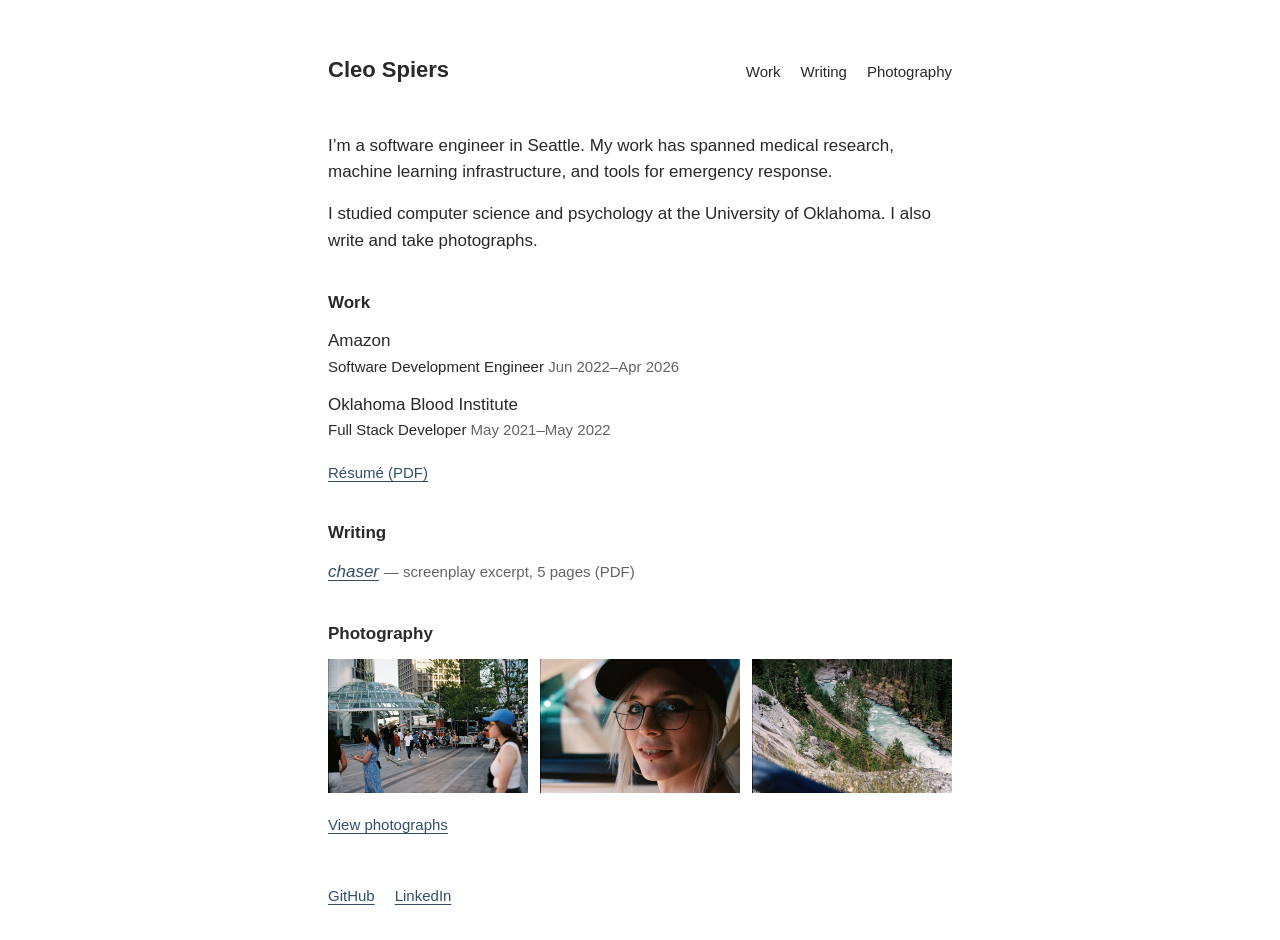
==== index.html @ 62c68376 "Publish personal website" ====
<!doctype html>
<html lang="en">
<head>
  <meta charset="utf-8">
  <meta name="viewport" content="width=device-width, initial-scale=1">
  <meta name="description" content="Cleo Spiers is a software engineer based in Seattle. Projects, writing, and photography.">
  <title>Cleo Spiers</title>
  <link rel="stylesheet" href="style.css">
</head>
<body>
  <a class="skip-link" href="#main">Skip to content</a>
  <div class="layout">
    <header class="site-header">
      <h1 class="site-name">Cleo Spiers</h1>
      <nav aria-label="Main navigation">
        <a href="index.html#work">Work</a>
        <a href="index.html#writing">Writing</a>
        <a href="photography.html">Photography</a>
      </nav>
    </header>
    <main id="main">
      <div class="introduction">
        <p>I’m a software engineer in Seattle. My work has spanned medical research, machine learning infrastructure, and tools for emergency response.</p>
        <p>I studied computer science and psychology at the University of Oklahoma. I also write and take photographs.</p>
      </div>

      <section id="work" aria-labelledby="work-heading">
        <h2 id="work-heading">Work</h2>
        <!-- Add released public projects here. Keep employment entries to company, title, and dates. -->
        <dl class="employment-list">
          <div>
            <dt>Amazon</dt>
            <dd>Software Development Engineer <span class="meta"><time datetime="2022-06">Jun 2022</time>–<time datetime="2026-04">Apr 2026</time></span></dd>
          </div>
          <div>
            <dt>Oklahoma Blood Institute</dt>
            <dd>Full Stack Developer <span class="meta"><time datetime="2021-05">May 2021</time>–<time datetime="2022-05">May 2022</time></span></dd>
          </div>
        </dl>
        <p class="document-links"><a href="assets/cleo-spiers-resume.pdf">Résumé (PDF)</a></p>
      </section>

      <section id="writing" aria-labelledby="writing-heading">
        <h2 id="writing-heading">Writing</h2>
        <p><a href="assets/chaser-excerpt.pdf"><i>chaser</i></a> <span class="meta">— screenplay excerpt, 5 pages (PDF)</span></p>
      </section>

      <section id="photography" aria-labelledby="photography-heading">
        <h2 id="photography-heading">Photography</h2>
        <div class="photo-preview">
          <a href="photography.html#skateboarder"><img src="assets/photos/skateboarder-small.jpg" srcset="assets/photos/skateboarder-small.jpg 800w, assets/photos/skateboarder-large.jpg 2000w" sizes="(max-width: 34rem) 30vw, 195px" width="800" height="535" alt="A skateboarder mid-jump among pedestrians in a city plaza." loading="lazy" decoding="async"></a>
          <a href="photography.html#portrait-close"><img src="assets/photos/portrait-close-small.jpg" srcset="assets/photos/portrait-close-small.jpg 800w, assets/photos/portrait-close-large.jpg 2000w" sizes="(max-width: 34rem) 30vw, 195px" width="800" height="535" alt="A close portrait of a person wearing glasses and a black cap." loading="lazy" decoding="async"></a>
          <a href="photography.html#river-and-railway"><img src="assets/photos/river-and-railway-small.jpg" srcset="assets/photos/river-and-railway-small.jpg 800w, assets/photos/river-and-railway-large.jpg 2000w" sizes="(max-width: 34rem) 30vw, 195px" width="800" height="535" alt="Railway tracks follow a pale blue river through a rocky forested gorge." loading="lazy" decoding="async"></a>
        </div>
        <p class="document-links"><a href="photography.html">View photographs</a></p>
      </section>
    </main>
    <footer>
      <a href="https://github.com/CleoSp" rel="me">GitHub</a>
      <a href="https://www.linkedin.com/in/cleo-spiers/" rel="me">LinkedIn</a>
    </footer>
  </div>
</body>
</html>
---- style.css ----
/* Local fonts and ordinary document flow. No scripts or build step. */
:root {
  color-scheme: light;
  font-family: Calibri, "Segoe UI", Arial, sans-serif;
  color: #292929;
  background: #fff;
}

* { box-sizing: border-box; }
html { scroll-padding-top: 1.5rem; }
body { margin: 0; font-size: 1.0625rem; line-height: 1.55; }
.layout { max-width: 43rem; margin: 0 auto; padding: 3.5rem 2rem 2rem; }
a { color: #314f68; text-decoration-thickness: 1px; text-underline-offset: .18em; }
a:hover { color: #172f42; text-decoration-thickness: 2px; }
a:focus-visible { outline: 2px solid #314f68; outline-offset: 4px; }

.site-header { display: flex; justify-content: space-between; align-items: baseline; flex-wrap: wrap; gap: .75rem 2rem; margin-bottom: 3rem; }
.site-name { margin: 0; color: inherit; font-size: 1.375rem; font-weight: 600; text-decoration: none; }
nav { display: flex; flex-wrap: wrap; gap: 1.25rem; font-size: .9375rem; }
nav a { color: inherit; text-decoration: none; }
nav a:hover { text-decoration: underline; }
main { overflow-wrap: break-word; }
h1 { margin: 0 0 .5rem; font-size: 1.5rem; line-height: 1.3; font-weight: 600; }
h2 { margin: 1.75rem 0 .75rem; font-size: 1.0625rem; font-weight: 600; }
p { margin: 0 0 1rem; }
section { margin-top: 2.25rem; }
section h2 { margin-top: 0; }
.meta, .project-meta { color: #646464; font-size: .9375rem; }
.project-meta { margin-bottom: 1.75rem; }
.work-list { margin: 0; }
.work-list > div { display: grid; grid-template-columns: 6rem minmax(0, 1fr); gap: 1rem; margin-bottom: .8rem; }
dd { margin: 0; }
.document-links { margin-top: 1.25rem; font-size: .9375rem; }
.employment-list { margin: 0; }
.employment-list > div { margin-bottom: .85rem; }
.employment-list dd { font-size: .9375rem; }
.employment-list .meta { display: inline-block; margin-left: .5rem; }
.employment-list dd > .meta:first-child { margin-left: 0; }
.closing { margin-top: 2rem; }
footer { display: flex; gap: 1.25rem; margin-top: 3rem; font-size: .9375rem; }

.photo-preview { display: grid; grid-template-columns: repeat(3, minmax(0, 1fr)); gap: .75rem; align-items: center; }
.photo-preview a, .photo-gallery a { display: block; }
.photo-preview img, .photo-gallery img { display: block; width: 100%; height: auto; }
.photography-layout { max-width: 60rem; }
.photo-gallery { display: grid; grid-template-columns: repeat(2, minmax(0, 1fr)); gap: 2.5rem 1.5rem; align-items: center; margin-top: 2rem; }
.photo-gallery figure { margin: 0; min-width: 0; }
.photo-gallery .gallery-opening { grid-column: 1 / -1; }
.photo-gallery .gallery-portrait { grid-column: 1 / -1; width: calc((100% - 1.5rem) / 2); justify-self: center; }
nav a[aria-current="page"] { text-decoration: underline; }

.skip-link { position: absolute; top: .5rem; left: .5rem; padding: .4rem; background: white; transform: translateY(-200%); }
.skip-link:focus { transform: none; }

@media (max-width: 34rem) {
  .layout { padding: 2rem 1.25rem; }
  .site-header { display: block; margin-bottom: 2rem; }
  nav { margin-top: .75rem; }
  .work-list > div { grid-template-columns: 1fr; gap: .15rem; margin-bottom: 1rem; }
  .photo-preview { gap: .5rem; }
  .photo-gallery { grid-template-columns: 1fr; gap: 1.5rem; }
  .photo-gallery .gallery-portrait { width: 100%; }
}

@media print {
  .layout { max-width: none; padding: 0; }
  nav, footer, .skip-link { display: none; }
  section { break-inside: avoid; }
}
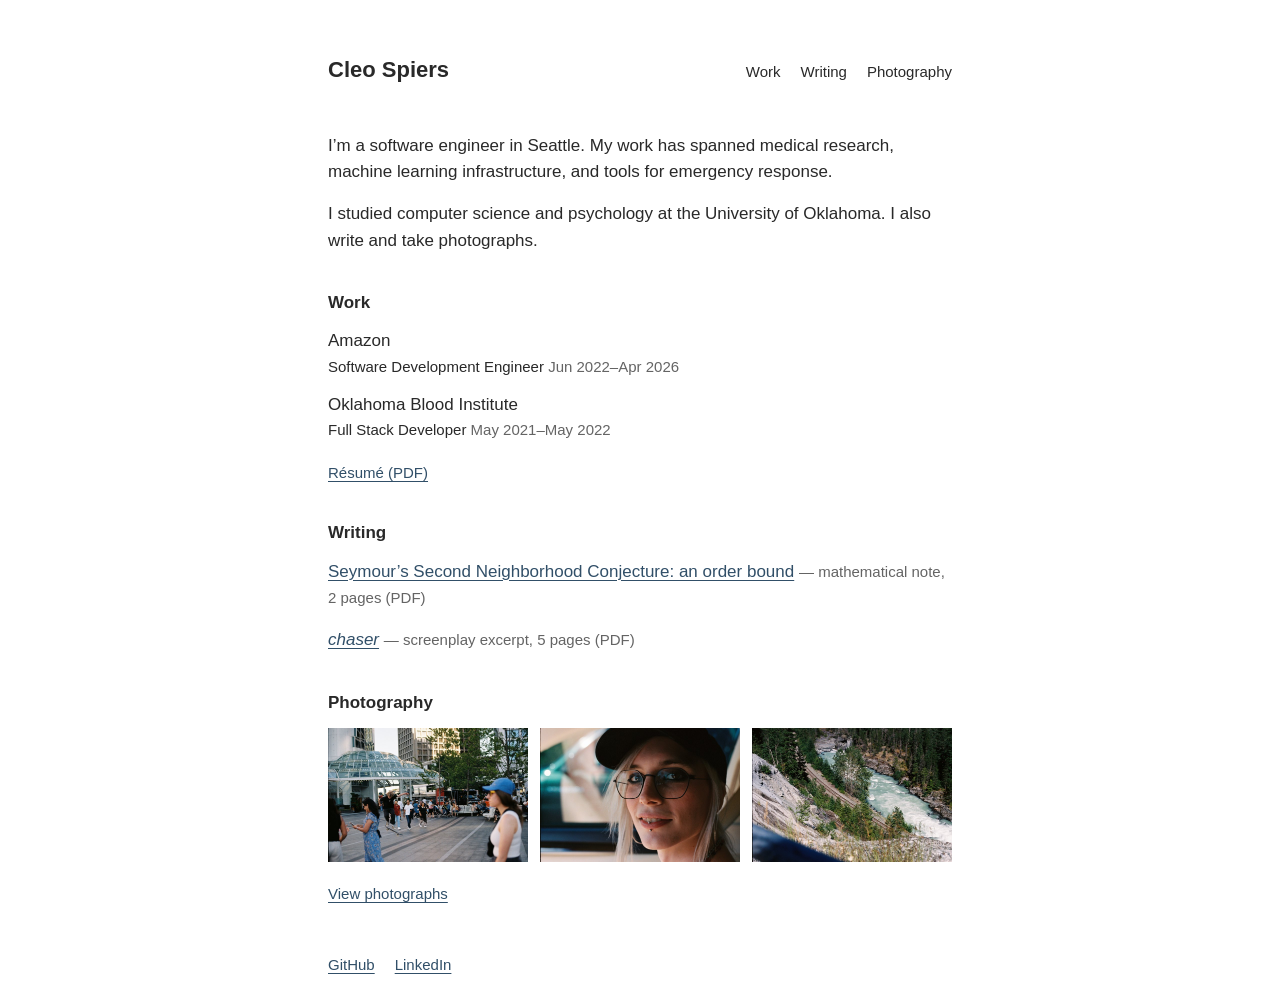
==== commit 1a3dde62: "Add mathematical note to writing section" ====
--- a/index.html
+++ b/index.html
@@ -42,6 +42,7 @@
 
       <section id="writing" aria-labelledby="writing-heading">
         <h2 id="writing-heading">Writing</h2>
+        <p><a href="assets/seymour-order-bound.pdf">Seymour’s Second Neighborhood Conjecture: an order bound</a> <span class="meta">— mathematical note, 2 pages (PDF)</span></p>
         <p><a href="assets/chaser-excerpt.pdf"><i>chaser</i></a> <span class="meta">— screenplay excerpt, 5 pages (PDF)</span></p>
       </section>
 
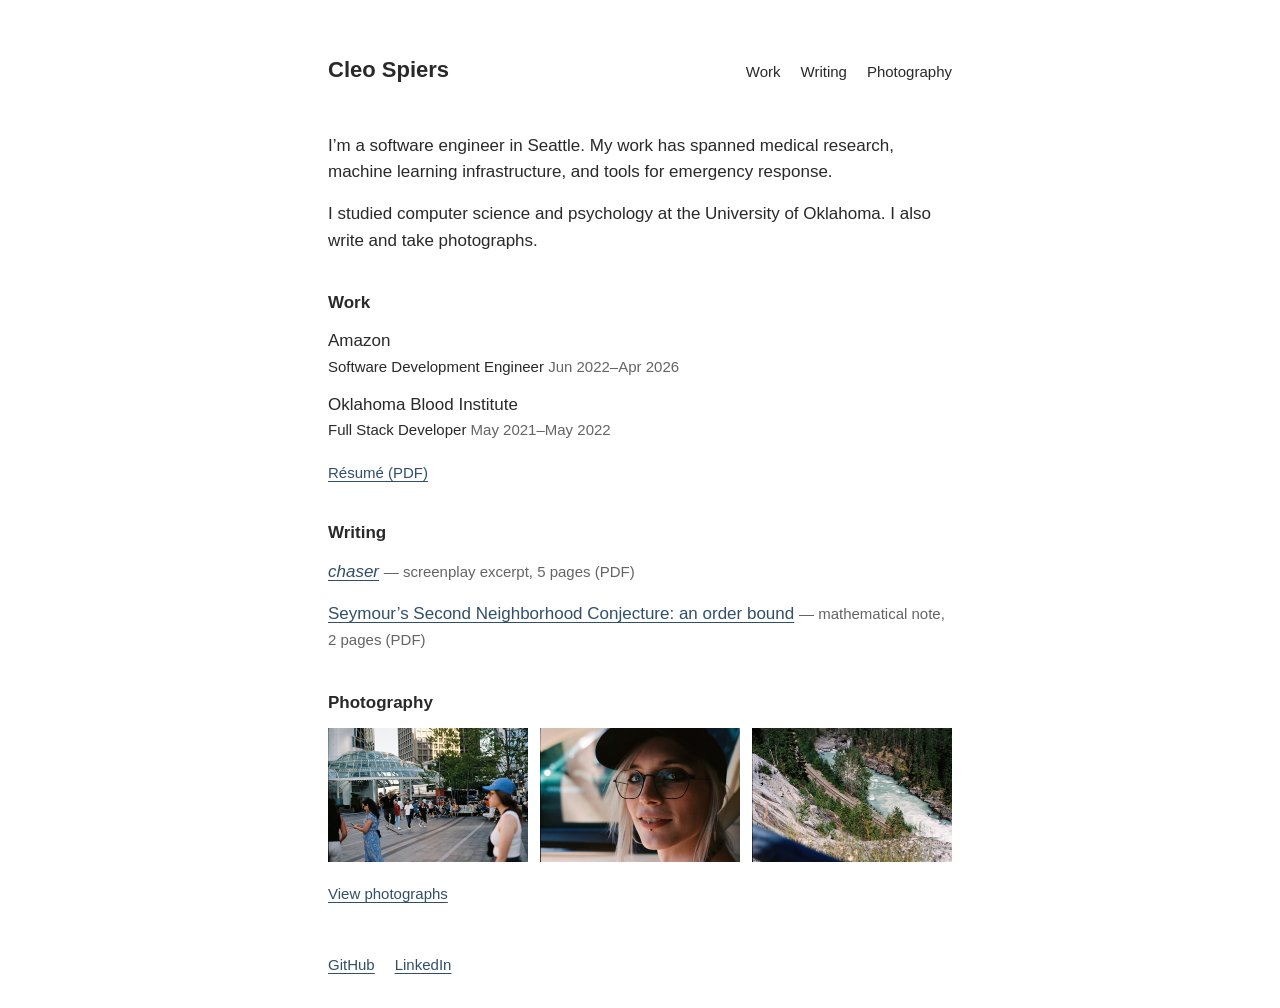
==== commit bf9b4fe5: "List chaser first in writing section" ====
--- a/index.html
+++ b/index.html
@@ -42,8 +42,8 @@
 
       <section id="writing" aria-labelledby="writing-heading">
         <h2 id="writing-heading">Writing</h2>
+        <p><a href="assets/chaser-excerpt.pdf"><i>chaser</i></a> <span class="meta">— screenplay excerpt, 5 pages (PDF)</span></p>
         <p><a href="assets/seymour-order-bound.pdf">Seymour’s Second Neighborhood Conjecture: an order bound</a> <span class="meta">— mathematical note, 2 pages (PDF)</span></p>
-        <p><a href="assets/chaser-excerpt.pdf"><i>chaser</i></a> <span class="meta">— screenplay excerpt, 5 pages (PDF)</span></p>
       </section>
 
       <section id="photography" aria-labelledby="photography-heading">
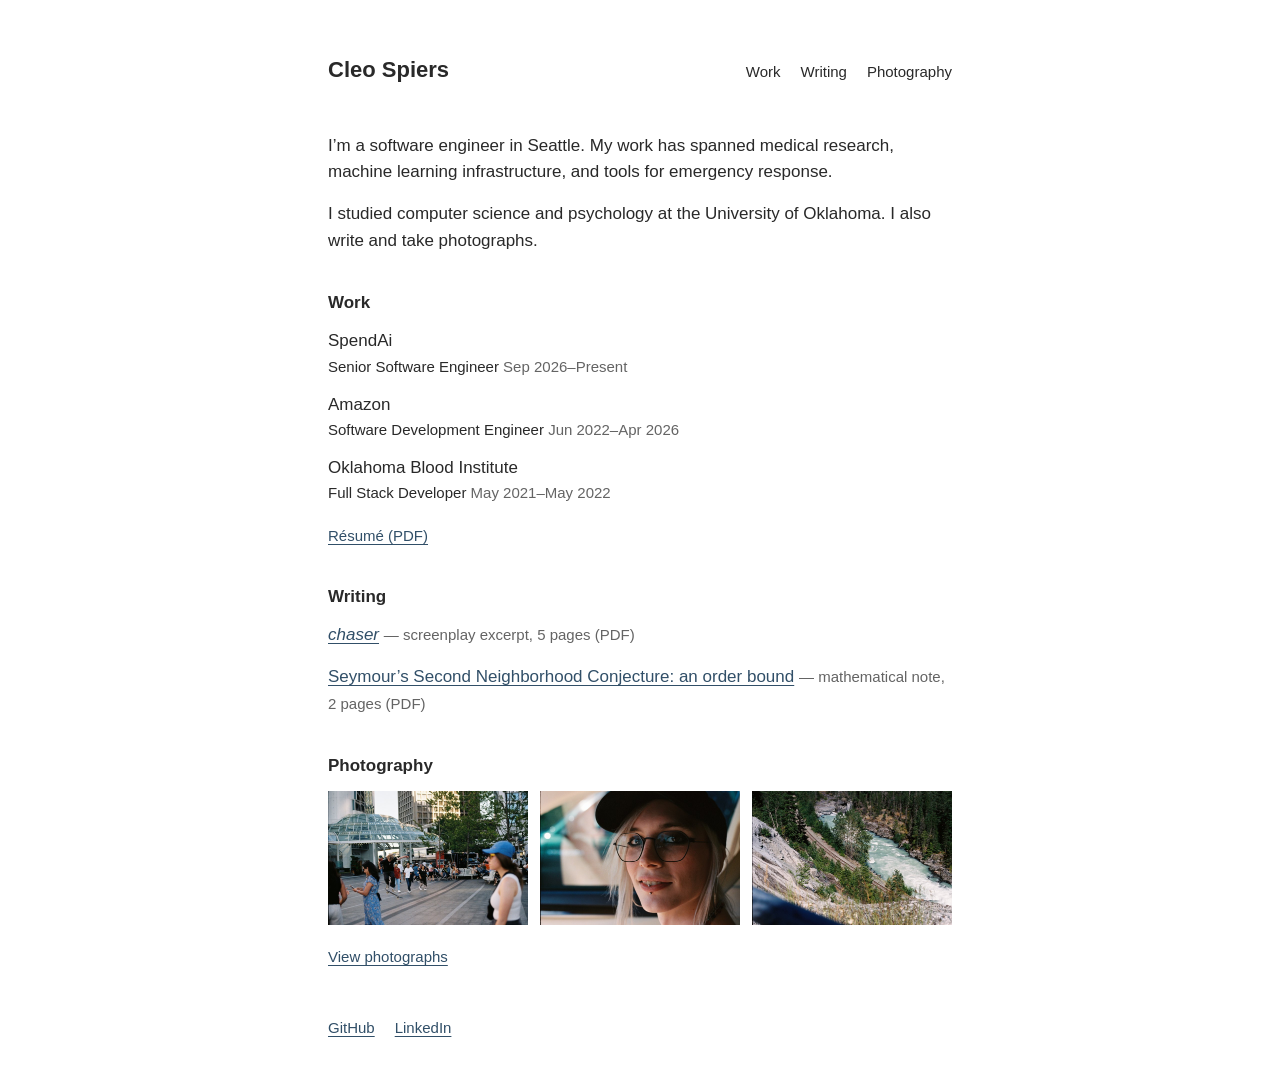
==== commit 082ee0ef: "content: add SpendAi role to work history" ====
--- a/index.html
+++ b/index.html
@@ -4,7 +4,61 @@
   <meta charset="utf-8">
   <meta name="viewport" content="width=device-width, initial-scale=1">
   <meta name="description" content="Cleo Spiers is a software engineer based in Seattle. Projects, writing, and photography.">
-  <title>Cleo Spiers</title>
+  <title>Cleo Spiers — Software Engineer, Writing &amp; Photography</title>
+  <link rel="canonical" href="https://cleosp.com/">
+  <link rel="icon" href="favicon.svg" type="image/svg+xml">
+  <link rel="icon" href="favicon.ico" sizes="16x16 32x32 48x48">
+  <meta property="og:type" content="website">
+  <meta property="og:site_name" content="Cleo Spiers">
+  <meta property="og:locale" content="en_US">
+  <meta property="og:title" content="Cleo Spiers — Software Engineer, Writing &amp; Photography">
+  <meta property="og:description" content="Cleo Spiers is a software engineer based in Seattle. Projects, writing, and photography.">
+  <meta property="og:url" content="https://cleosp.com/">
+  <meta property="og:image" content="https://cleosp.com/assets/photos/skateboarder-large.jpg">
+  <meta property="og:image:type" content="image/jpeg">
+  <meta property="og:image:width" content="2000">
+  <meta property="og:image:height" content="1338">
+  <meta property="og:image:alt" content="A skateboarder mid-jump among pedestrians in a city plaza. Photograph by Cleo Spiers.">
+  <meta name="twitter:card" content="summary_large_image">
+  <meta name="twitter:title" content="Cleo Spiers — Software Engineer, Writing &amp; Photography">
+  <meta name="twitter:description" content="Cleo Spiers is a software engineer based in Seattle. Projects, writing, and photography.">
+  <meta name="twitter:image" content="https://cleosp.com/assets/photos/skateboarder-large.jpg">
+  <meta name="twitter:image:alt" content="A skateboarder mid-jump among pedestrians in a city plaza. Photograph by Cleo Spiers.">
+  <script type="application/ld+json">
+  {
+    "@context": "https://schema.org",
+    "@graph": [
+      {
+        "@type": "WebSite",
+        "@id": "https://cleosp.com/#website",
+        "url": "https://cleosp.com/",
+        "name": "Cleo Spiers",
+        "inLanguage": "en",
+        "publisher": { "@id": "https://cleosp.com/#person" }
+      },
+      {
+        "@type": "ProfilePage",
+        "@id": "https://cleosp.com/#webpage",
+        "url": "https://cleosp.com/",
+        "name": "Cleo Spiers — Software Engineer, Writing & Photography",
+        "description": "Cleo Spiers is a software engineer based in Seattle. Projects, writing, and photography.",
+        "inLanguage": "en",
+        "isPartOf": { "@id": "https://cleosp.com/#website" },
+        "mainEntity": { "@id": "https://cleosp.com/#person" }
+      },
+      {
+        "@type": "Person",
+        "@id": "https://cleosp.com/#person",
+        "name": "Cleo Spiers",
+        "url": "https://cleosp.com/",
+        "jobTitle": "Software Engineer",
+        "homeLocation": { "@type": "Place", "name": "Seattle" },
+        "alumniOf": { "@type": "CollegeOrUniversity", "name": "University of Oklahoma" },
+        "sameAs": ["https://github.com/CleoSp", "https://www.linkedin.com/in/cleo-spiers/"]
+      }
+    ]
+  }
+  </script>
   <link rel="stylesheet" href="style.css">
 </head>
 <body>
@@ -28,6 +82,10 @@
         <h2 id="work-heading">Work</h2>
         <!-- Add released public projects here. Keep employment entries to company, title, and dates. -->
         <dl class="employment-list">
+          <div>
+            <dt>SpendAi</dt>
+            <dd>Senior Software Engineer <span class="meta"><time datetime="2026-09">Sep 2026</time>–Present</span></dd>
+          </div>
           <div>
             <dt>Amazon</dt>
             <dd>Software Development Engineer <span class="meta"><time datetime="2022-06">Jun 2022</time>–<time datetime="2026-04">Apr 2026</time></span></dd>
--- a/style.css
+++ b/style.css
@@ -67,3 +67,5 @@
   nav, footer, .skip-link { display: none; }
   section { break-inside: avoid; }
 }
+
+/*# sourceMappingURL=style.css.map */
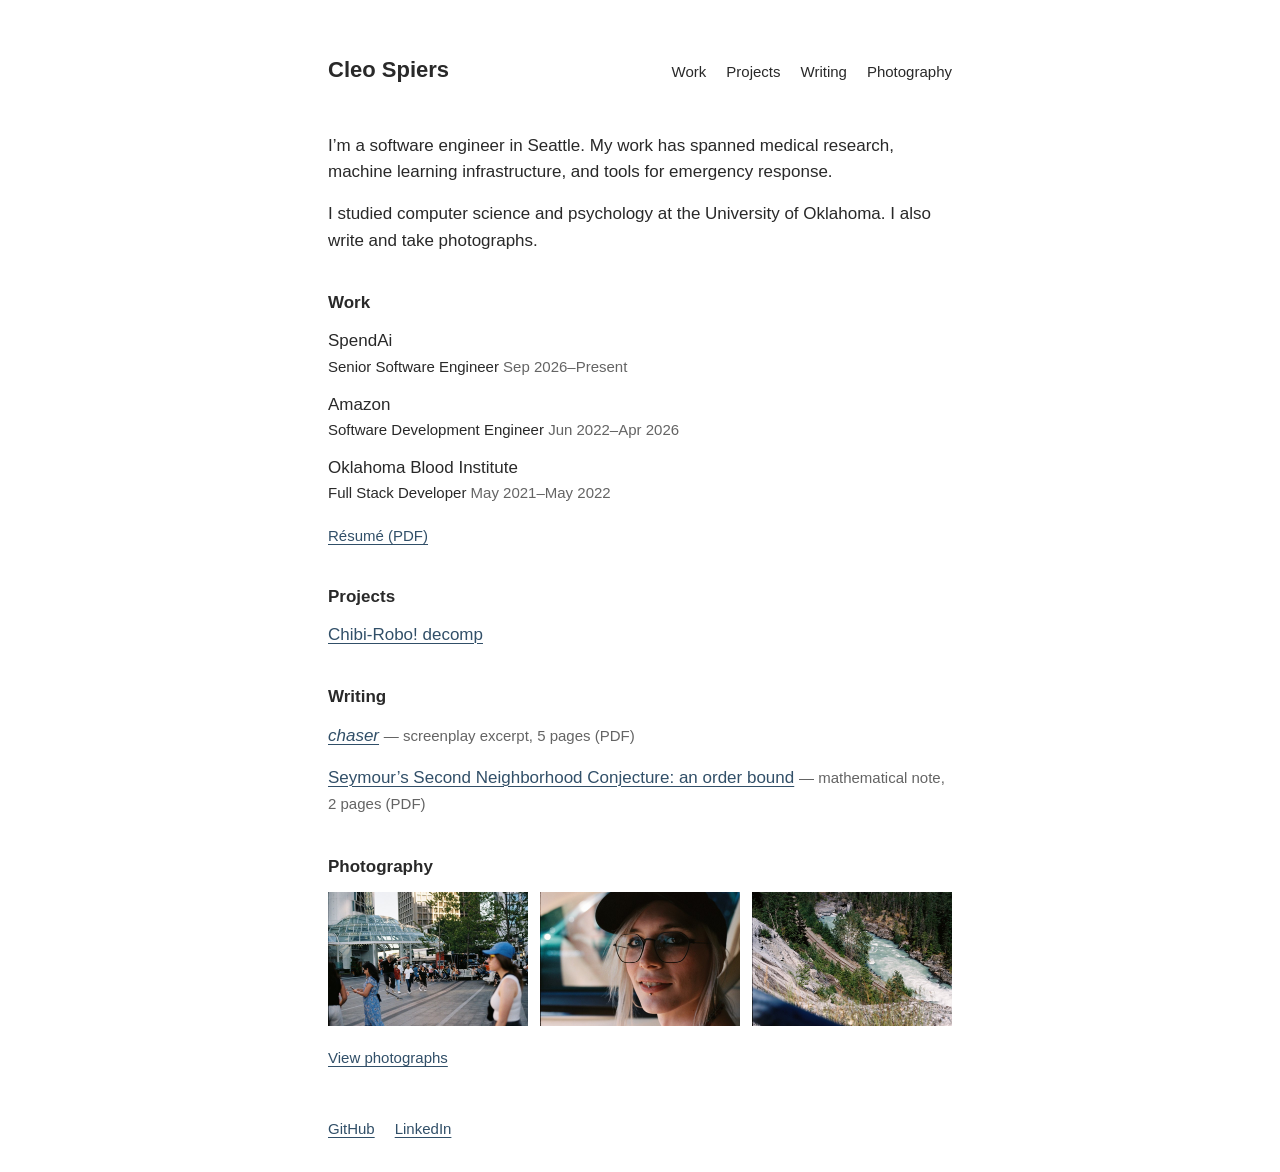
==== commit 1e148aa1: "Add a Projects section" ====
--- a/index.html
+++ b/index.html
@@ -68,6 +68,7 @@
       <h1 class="site-name">Cleo Spiers</h1>
       <nav aria-label="Main navigation">
         <a href="index.html#work">Work</a>
+        <a href="index.html#projects">Projects</a>
         <a href="index.html#writing">Writing</a>
         <a href="photography.html">Photography</a>
       </nav>
@@ -80,7 +81,6 @@
 
       <section id="work" aria-labelledby="work-heading">
         <h2 id="work-heading">Work</h2>
-        <!-- Add released public projects here. Keep employment entries to company, title, and dates. -->
         <dl class="employment-list">
           <div>
             <dt>SpendAi</dt>
@@ -96,6 +96,11 @@
           </div>
         </dl>
         <p class="document-links"><a href="assets/cleo-spiers-resume.pdf">Résumé (PDF)</a></p>
+      </section>
+
+      <section id="projects" aria-labelledby="projects-heading">
+        <h2 id="projects-heading">Projects</h2>
+        <p><a href="chibirobo-decomp/">Chibi-Robo! decomp</a></p>
       </section>
 
       <section id="writing" aria-labelledby="writing-heading">
